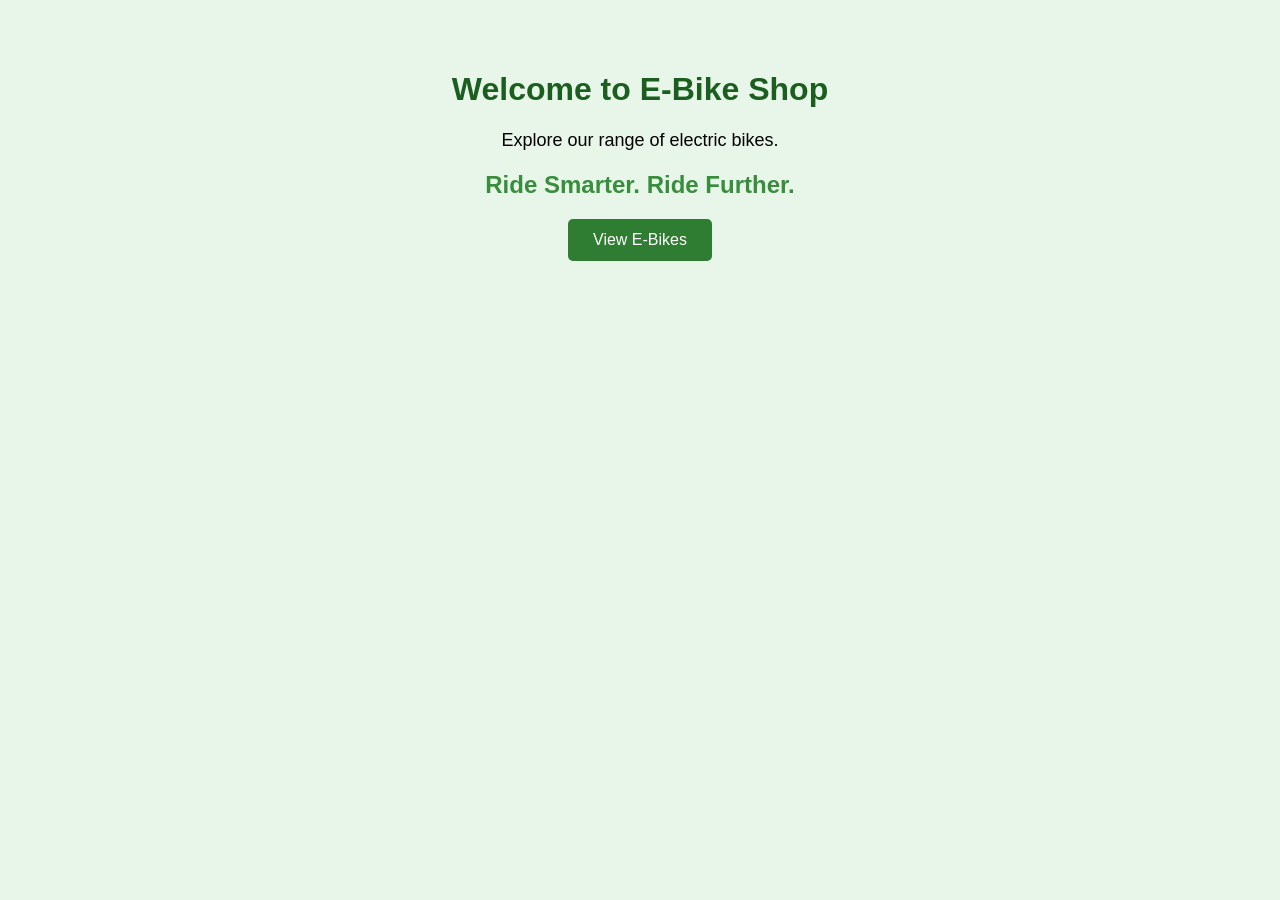
==== index.html @ 8a7920b0 "ebike initial upload" ====
<!DOCTYPE html>
<html lang="en">

<head>
    <meta charset="UTF-8">
    <title>E-Bike Shop</title>

    <link rel="stylesheet" href="style.css">
</head>

<body>

    <h1>Welcome to E-Bike Shop</h1>

    <p>Explore our range of electric bikes.</p>

    <h2>Ride Smarter. Ride Further.</h2>

    <button id="EbikeButton">View E-Bikes</button>

    <script src="script.js"></script>

</body>
</html>
---- style.css ----
body {
    font-family: Arial, sans-serif;
    text-align: center;
    background-color: #e8f5e9;
    margin: 0;
    padding: 50px;
}

h1 {
    color: #1b5e20;
}

h2 {
    color: #388e3c;
}

p {
    font-size: 18px;
}

button {
    background-color: #2e7d32;
    color: white;
    border: none;
    padding: 12px 25px;
    font-size: 16px;
    border-radius: 5px;
    cursor: pointer;
}

button:hover {
    background-color: #1b5e20;
}
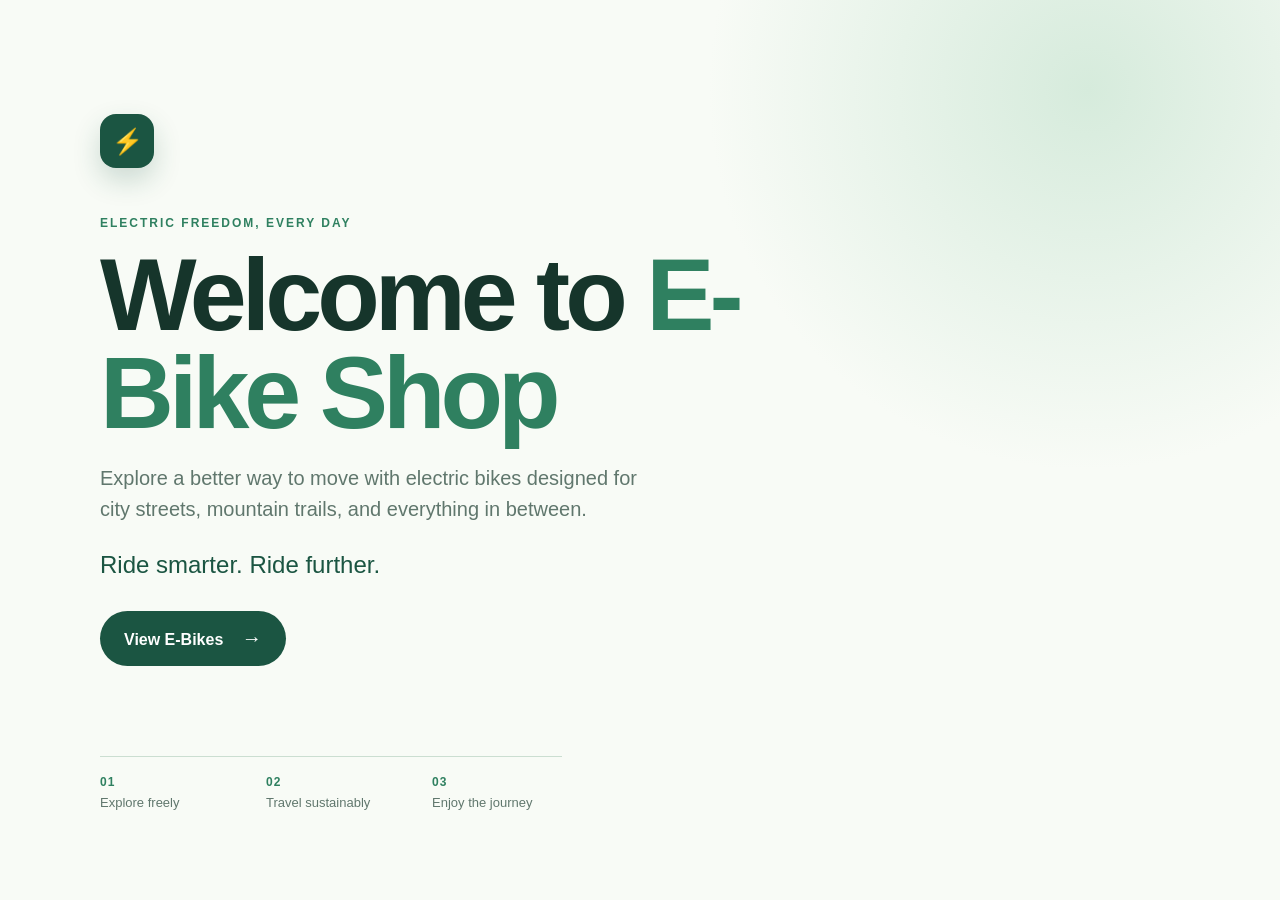
==== commit 991abec2: "Update" ====
--- a/index.html
+++ b/index.html
@@ -3,22 +3,30 @@
 
 <head>
     <meta charset="UTF-8">
-    <title>E-Bike Shop</title>
+    <meta name="viewport" content="width=device-width, initial-scale=1.0">
+    <meta name="description" content="Explore practical and adventurous electric bikes at E-Bike Shop.">
+    <title>E-Bike Shop | Ride Smarter</title>
 
     <link rel="stylesheet" href="style.css">
 </head>
 
 <body>
 
-    <h1>Welcome to E-Bike Shop</h1>
-
-    <p>Explore our range of electric bikes.</p>
-
-    <h2>Ride Smarter. Ride Further.</h2>
-
-    <button id="EbikeButton">View E-Bikes</button>
+    <main class="hero page-shell">
+        <div class="brand-mark" aria-hidden="true">⚡</div>
+        <p class="eyebrow">ELECTRIC FREEDOM, EVERY DAY</p>
+        <h1>Welcome to <span>E-Bike Shop</span></h1>
+        <p class="intro">Explore a better way to move with electric bikes designed for city streets, mountain trails, and everything in between.</p>
+        <h2>Ride smarter. Ride further.</h2>
+        <button id="EbikeButton" class="button">View E-Bikes <span aria-hidden="true">→</span></button>
+        <div class="feature-row" aria-label="Shop benefits">
+            <div><strong>01</strong><span>Explore freely</span></div>
+            <div><strong>02</strong><span>Travel sustainably</span></div>
+            <div><strong>03</strong><span>Enjoy the journey</span></div>
+        </div>
+    </main>
 
     <script src="script.js"></script>
 
 </body>
-</html>+</html>
--- a/style.css
+++ b/style.css
@@ -1,33 +1 @@
-body {
-    font-family: Arial, sans-serif;
-    text-align: center;
-    background-color: #e8f5e9;
-    margin: 0;
-    padding: 50px;
-}
-
-h1 {
-    color: #1b5e20;
-}
-
-h2 {
-    color: #388e3c;
-}
-
-p {
-    font-size: 18px;
-}
-
-button {
-    background-color: #2e7d32;
-    color: white;
-    border: none;
-    padding: 12px 25px;
-    font-size: 16px;
-    border-radius: 5px;
-    cursor: pointer;
-}
-
-button:hover {
-    background-color: #1b5e20;
-}+:root{--ink:#16352b;--muted:#60776d;--green:#2f8060;--dark:#1b5542;--mint:#e5f1e9;--cream:#f8fbf6;--line:#cbded1}*{box-sizing:border-box}body{margin:0;min-height:100vh;color:var(--ink);background:radial-gradient(circle at 85% 10%,#d6ebdc 0,transparent 28%),var(--cream);font-family:Arial,Helvetica,sans-serif}.page-shell{width:min(1080px,calc(100% - 48px));margin:0 auto}.hero{min-height:100vh;padding:72px 0 48px;display:flex;flex-direction:column;justify-content:center;align-items:flex-start}.brand-mark{display:grid;place-items:center;width:54px;height:54px;margin-bottom:48px;border-radius:16px;color:#fff;background:var(--dark);font-size:25px;box-shadow:0 12px 28px #1b554233}.eyebrow,.card-number{margin:0 0 16px;color:var(--green);font-size:12px;font-weight:700;letter-spacing:2px}h1,h2,p{margin-top:0}h1{max-width:760px;margin-bottom:22px;font-size:clamp(3.2rem,8vw,6.8rem);line-height:.95;letter-spacing:-5px}h1 span{color:var(--green)}.intro{max-width:550px;margin-bottom:26px;color:var(--muted);font-size:20px;line-height:1.55}.hero h2{margin-bottom:32px;font-size:clamp(1.2rem,2vw,1.5rem);font-weight:400;color:var(--dark)}.button{border:0;border-radius:999px;padding:16px 24px;color:#fff;background:var(--dark);font:inherit;font-weight:700;cursor:pointer;transition:transform .2s ease,background .2s ease,box-shadow .2s ease}.button span{margin-left:14px;font-size:20px}.button:hover,.button:focus-visible{background:var(--green);transform:translateY(-3px);box-shadow:0 10px 20px #2f806044}.button:focus-visible,a:focus-visible{outline:3px solid #9bd3ae;outline-offset:4px}.feature-row{display:flex;gap:36px;margin-top:90px;padding-top:18px;border-top:1px solid var(--line)}.feature-row div{display:flex;flex-direction:column;gap:6px;min-width:130px}.feature-row strong{color:var(--green);font-size:12px;letter-spacing:1px}.feature-row span{color:var(--muted);font-size:13px}.bikes-page{padding:48px 0 64px}.text-link,.card-link{color:var(--dark);font-weight:700;text-decoration:none}.text-link{display:inline-block;margin-bottom:86px;font-size:14px}.text-link:hover,.card-link:hover{color:var(--green)}.bikes-page h1{max-width:680px;font-size:clamp(3rem,7vw,6rem)}.bikes-page .intro{margin-bottom:54px}.bike-grid{display:grid;grid-template-columns:repeat(3,1fr);gap:18px}.bike-card{min-height:390px;padding:28px;border:1px solid var(--line);border-radius:22px;background:#fff;display:flex;flex-direction:column;transition:transform .2s ease,box-shadow .2s ease}.bike-card:hover{transform:translateY(-6px);box-shadow:0 18px 35px #214b3620}.city-card{background:#eef7ef}.mountain-card{background:#edf3ee}.commuter-card{background:#f5f4e9}.bike-icon{font-size:46px;margin-bottom:38px}.card-number{margin-bottom:12px;font-size:11px}.bike-card h2{margin-bottom:12px;font-size:25px}.bike-card p:not(.card-number){color:var(--muted);line-height:1.55}.card-link{margin-top:auto;padding-top:22px;font-size:14px}.card-link span{margin-left:8px;font-size:18px}.secondary-button{margin-top:36px;background:transparent;color:var(--dark);border:1px solid var(--dark)}.secondary-button:hover,.secondary-button:focus-visible{color:#fff}@media(max-width:760px){.page-shell{width:min(100% - 32px,560px)}.hero{padding-top:40px}.brand-mark{margin-bottom:34px}h1{letter-spacing:-3px}.feature-row{gap:16px;margin-top:64px}.feature-row div{min-width:0}.bike-grid{grid-template-columns:1fr}.text-link{margin-bottom:56px}}
